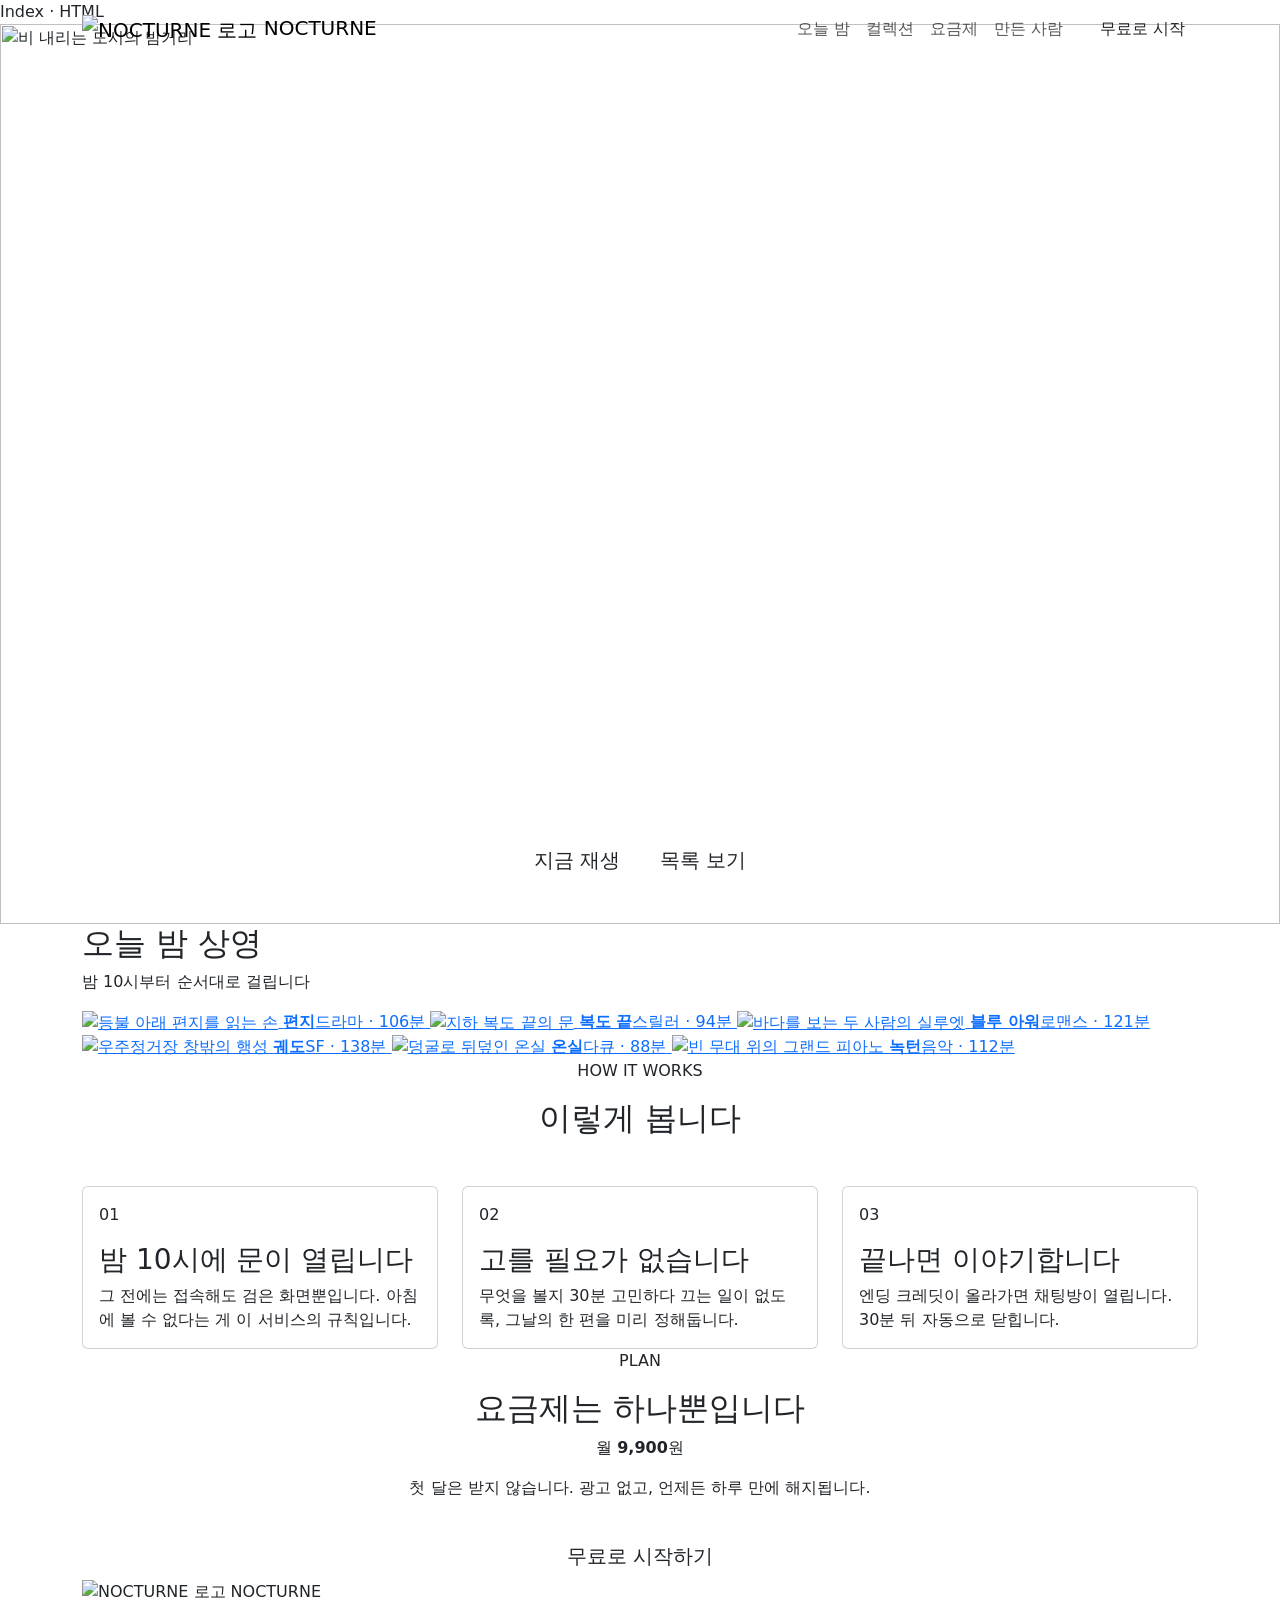
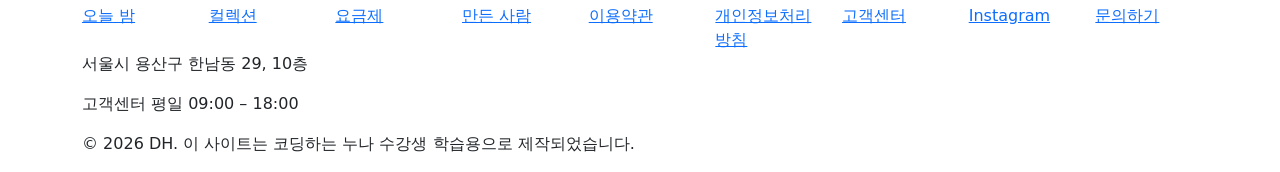
==== index.html @ 69affe47 "final)html_css" ====
Index · HTML
<!DOCTYPE html>
<html lang="ko">
<head>
  <meta charset="UTF-8">
  <meta name="viewport" content="width=device-width, initial-scale=1.0">
  <title>NOCTURNE — 밤에 보는 영화</title>
 
  <link rel="preconnect" href="https://fonts.googleapis.com">
  <link rel="preconnect" href="https://fonts.gstatic.com" crossorigin>
  <link href="https://fonts.googleapis.com/css2?family=Jost:wght@300;400;500;600&family=Noto+Sans+KR:wght@300;400;500;700&display=swap" rel="stylesheet">
 
  <!-- 부트스트랩 CSS 먼저, 내 CSS 나중 -->
  <link href="https://cdn.jsdelivr.net/npm/bootstrap@5.3.3/dist/css/bootstrap.min.css" rel="stylesheet">
  <link rel="stylesheet" href="css/style.css">
</head>
<body>
 
<!-- ================= 1. 내비게이션 바 ================= -->
<nav class="navbar navbar-expand-lg fixed-top site-nav">
  <div class="container">
 
    <!-- 로고 (조건 ①) -->
    <a class="navbar-brand" href="index.html">
      <img src="images/logo.png" class="logo-mark" alt="NOCTURNE 로고">
      <span class="logo-text">NOCTURNE</span>
    </a>
 
    <button class="navbar-toggler" type="button" data-bs-toggle="collapse" data-bs-target="#mainMenu" aria-controls="mainMenu" aria-expanded="false" aria-label="메뉴 열기">
      <span class="navbar-toggler-icon"></span>
    </button>
 
    <!-- 메뉴 (조건 ②) -->
    <div class="collapse navbar-collapse" id="mainMenu">
      <ul class="navbar-nav ms-auto align-items-lg-center">
        <li class="nav-item"><a class="nav-link" href="#tonight">오늘 밤</a></li>
        <li class="nav-item"><a class="nav-link" href="#collection">컬렉션</a></li>
        <li class="nav-item"><a class="nav-link" href="#plan">요금제</a></li>
        <li class="nav-item"><a class="nav-link" href="about.html">만든 사람</a></li>
        <li class="nav-item ms-lg-3">
          <a class="btn btn-brand" href="#plan">무료로 시작</a>
        </li>
      </ul>
    </div>
 
  </div>
</nav>
 
 
<!-- ================= 2. 캐러셀 (조건 ⑤) ================= -->
<header id="hero">
  <div id="heroCarousel" class="carousel slide carousel-fade" data-bs-ride="carousel">
 
    <div class="carousel-indicators">
      <button type="button" data-bs-target="#heroCarousel" data-bs-slide-to="0" class="active" aria-current="true" aria-label="슬라이드 1"></button>
      <button type="button" data-bs-target="#heroCarousel" data-bs-slide-to="1" aria-label="슬라이드 2"></button>
      <button type="button" data-bs-target="#heroCarousel" data-bs-slide-to="2" aria-label="슬라이드 3"></button>
    </div>
 
    <div class="carousel-inner">
 
      <!-- 슬라이드 1 — 사람이 왼쪽에 있으므로 글자는 오른쪽 -->
      <div class="carousel-item active">
        <img src="images/hero-1.jpg" class="d-block w-100 hero-img" alt="비 내리는 도시의 밤거리">
        <div class="hero-shade shade-left"></div>
        <div class="carousel-caption hero-caption cap-right">
          <p class="eyebrow">이번 주 특선</p>
          <h1 class="hero-title">아무도 없는 거리에서<br>영화가 시작됩니다</h1>
          <p class="hero-sub">극장에서 사라진 영화 1,200편. 밤 10시부터 새벽 4시까지만 문을 엽니다.</p>
          <div class="hero-btns">
            <a href="#tonight" class="btn btn-brand btn-lg">지금 재생</a>
            <a href="#collection" class="btn btn-ghost btn-lg">목록 보기</a>
          </div>
        </div>
      </div>
 
      <!-- 슬라이드 2 — 좌우 대칭 구도이므로 글자는 가운데 -->
      <div class="carousel-item">
        <img src="images/hero-2.jpg" class="d-block w-100 hero-img" alt="빈 극장의 객석과 영사기 빛">
        <div class="hero-shade shade-bottom"></div>
        <div class="carousel-caption hero-caption cap-center">
          <p class="eyebrow">단관 상영</p>
          <h1 class="hero-title">한 번에 한 편만</h1>
          <p class="hero-sub">추천 알고리즘을 쓰지 않습니다. 매일 밤 프로그래머가 한 편을 골라 겁니다.</p>
          <div class="hero-btns">
            <a href="#tonight" class="btn btn-brand btn-lg">오늘 밤 상영작</a>
          </div>
        </div>
      </div>
 
      <!-- 슬라이드 3 — 하늘이 비어 있으므로 글자는 왼쪽 위 -->
      <div class="carousel-item">
        <img src="images/hero-3.jpg" class="d-block w-100 hero-img" alt="도시의 야경">
        <div class="hero-shade shade-top"></div>
        <div class="carousel-caption hero-caption cap-top">
          <p class="eyebrow">40개 도시</p>
          <h1 class="hero-title">같은 시각,<br>같은 영화</h1>
          <p class="hero-sub">전 세계 구독자가 동시에 같은 화면을 봅니다. 끝나면 채팅방이 열립니다.</p>
          <div class="hero-btns">
            <a href="#plan" class="btn btn-brand btn-lg">첫 달 무료</a>
          </div>
        </div>
      </div>
 
    </div>
 
    <button class="carousel-control-prev" type="button" data-bs-target="#heroCarousel" data-bs-slide="prev">
      <span class="carousel-control-prev-icon" aria-hidden="true"></span>
      <span class="visually-hidden">이전</span>
    </button>
    <button class="carousel-control-next" type="button" data-bs-target="#heroCarousel" data-bs-slide="next">
      <span class="carousel-control-next-icon" aria-hidden="true"></span>
      <span class="visually-hidden">다음</span>
    </button>
 
  </div>
</header>
 
 
<!-- ================= 3. 가로 스크롤 포스터 줄 ================= -->
<section id="tonight" class="section">
  <div class="container">
    <h2 class="row-title">오늘 밤 상영</h2>
    <p class="row-sub">밤 10시부터 순서대로 걸립니다</p>
  </div>
 
  <!-- 좌우로 밀어서 보는 줄. overflow-x: auto 하나로 만듭니다 -->
  <div class="container">
  <div class="poster-rail">
    <a class="poster" href="#">
      <img src="images/poster-1.jpg" alt="등불 아래 편지를 읽는 손">
      <span class="poster-meta"><b>편지</b>드라마 · 106분</span>
    </a>
    <a class="poster" href="#">
      <img src="images/poster-2.jpg" alt="지하 복도 끝의 문">
      <span class="poster-meta"><b>복도 끝</b>스릴러 · 94분</span>
    </a>
    <a class="poster" href="#">
      <img src="images/poster-3.jpg" alt="바다를 보는 두 사람의 실루엣">
      <span class="poster-meta"><b>블루 아워</b>로맨스 · 121분</span>
    </a>
    <a class="poster" href="#">
      <img src="images/poster-4.jpg" alt="우주정거장 창밖의 행성">
      <span class="poster-meta"><b>궤도</b>SF · 138분</span>
    </a>
    <a class="poster" href="#">
      <img src="images/poster-5.jpg" alt="덩굴로 뒤덮인 온실">
      <span class="poster-meta"><b>온실</b>다큐 · 88분</span>
    </a>
    <a class="poster" href="#">
      <img src="images/poster-6.jpg" alt="빈 무대 위의 그랜드 피아노">
      <span class="poster-meta"><b>녹턴</b>음악 · 112분</span>
    </a>
  </div>
  </div>
</section>
 
 
<!-- ================= 4. 카드 3개 (col-md-4 / col-sm-12) ================= -->
<section id="collection" class="section section-tint">
  <div class="container">
 
    <p class="eyebrow text-center">HOW IT WORKS</p>
    <h2 class="section-title text-center">이렇게 봅니다</h2>
 
    <div class="row g-4 mt-4">
 
      <div class="col-md-4 col-sm-12">
        <div class="card h-100 brand-card">
          <div class="card-body">
            <p class="card-step">01</p>
            <h3 class="card-title">밤 10시에 문이 열립니다</h3>
            <p class="card-text">그 전에는 접속해도 검은 화면뿐입니다. 아침에 볼 수 없다는 게 이 서비스의 규칙입니다.</p>
          </div>
        </div>
      </div>
 
      <div class="col-md-4 col-sm-12">
        <div class="card h-100 brand-card">
          <div class="card-body">
            <p class="card-step">02</p>
            <h3 class="card-title">고를 필요가 없습니다</h3>
            <p class="card-text">무엇을 볼지 30분 고민하다 끄는 일이 없도록, 그날의 한 편을 미리 정해둡니다.</p>
          </div>
        </div>
      </div>
 
      <div class="col-md-4 col-sm-12">
        <div class="card h-100 brand-card">
          <div class="card-body">
            <p class="card-step">03</p>
            <h3 class="card-title">끝나면 이야기합니다</h3>
            <p class="card-text">엔딩 크레딧이 올라가면 채팅방이 열립니다. 30분 뒤 자동으로 닫힙니다.</p>
          </div>
        </div>
      </div>
 
    </div>
  </div>
</section>
 
 
<!-- ================= 5. 요금제 ================= -->
<section id="plan" class="section plan-band">
  <div class="container text-center">
    <p class="eyebrow">PLAN</p>
    <h2 class="section-title">요금제는 하나뿐입니다</h2>
    <p class="plan-price">월 <b>9,900</b>원</p>
    <p class="section-lead">첫 달은 받지 않습니다. 광고 없고, 언제든 하루 만에 해지됩니다.</p>
    <a href="#" class="btn btn-brand btn-lg mt-3">무료로 시작하기</a>
  </div>
</section>
 
 
<!-- ================= 6. 푸터 (조건 ③) ================= -->
<footer class="site-footer">
  <div class="container">
 
    <div class="first-line">
      <img src="images/logo.png" class="logo-mark" alt="NOCTURNE 로고">
      <span class="logo-text">NOCTURNE</span>
    </div>
 
    <div class="second-line">
      <div class="row">
        <div class="col"><a href="#tonight">오늘 밤</a></div>
        <div class="col"><a href="#collection">컬렉션</a></div>
        <div class="col"><a href="#plan">요금제</a></div>
        <div class="col"><a href="about.html">만든 사람</a></div>
        <div class="col"><a href="#">이용약관</a></div>
        <div class="col"><a href="#">개인정보처리방침</a></div>
        <div class="col"><a href="#">고객센터</a></div>
        <div class="col"><a href="#">Instagram</a></div>
        <div class="col"><a href="#">문의하기</a></div>
      </div>
    </div>
 
    <div class="third-line">
      <p>서울시 용산구 한남동 29, 10층</p>
      <p>고객센터 평일 09:00 – 18:00</p>
    </div>
 
    <p class="copyright">© 2026 DH. 이 사이트는 코딩하는 누나 수강생 학습용으로 제작되었습니다.</p>
 
  </div>
</footer>
 
<!-- 부트스트랩 JS는 body 맨 끝 -->
<script src="https://cdn.jsdelivr.net/npm/bootstrap@5.3.3/dist/js/bootstrap.bundle.min.js"></script>
</body>
</html>
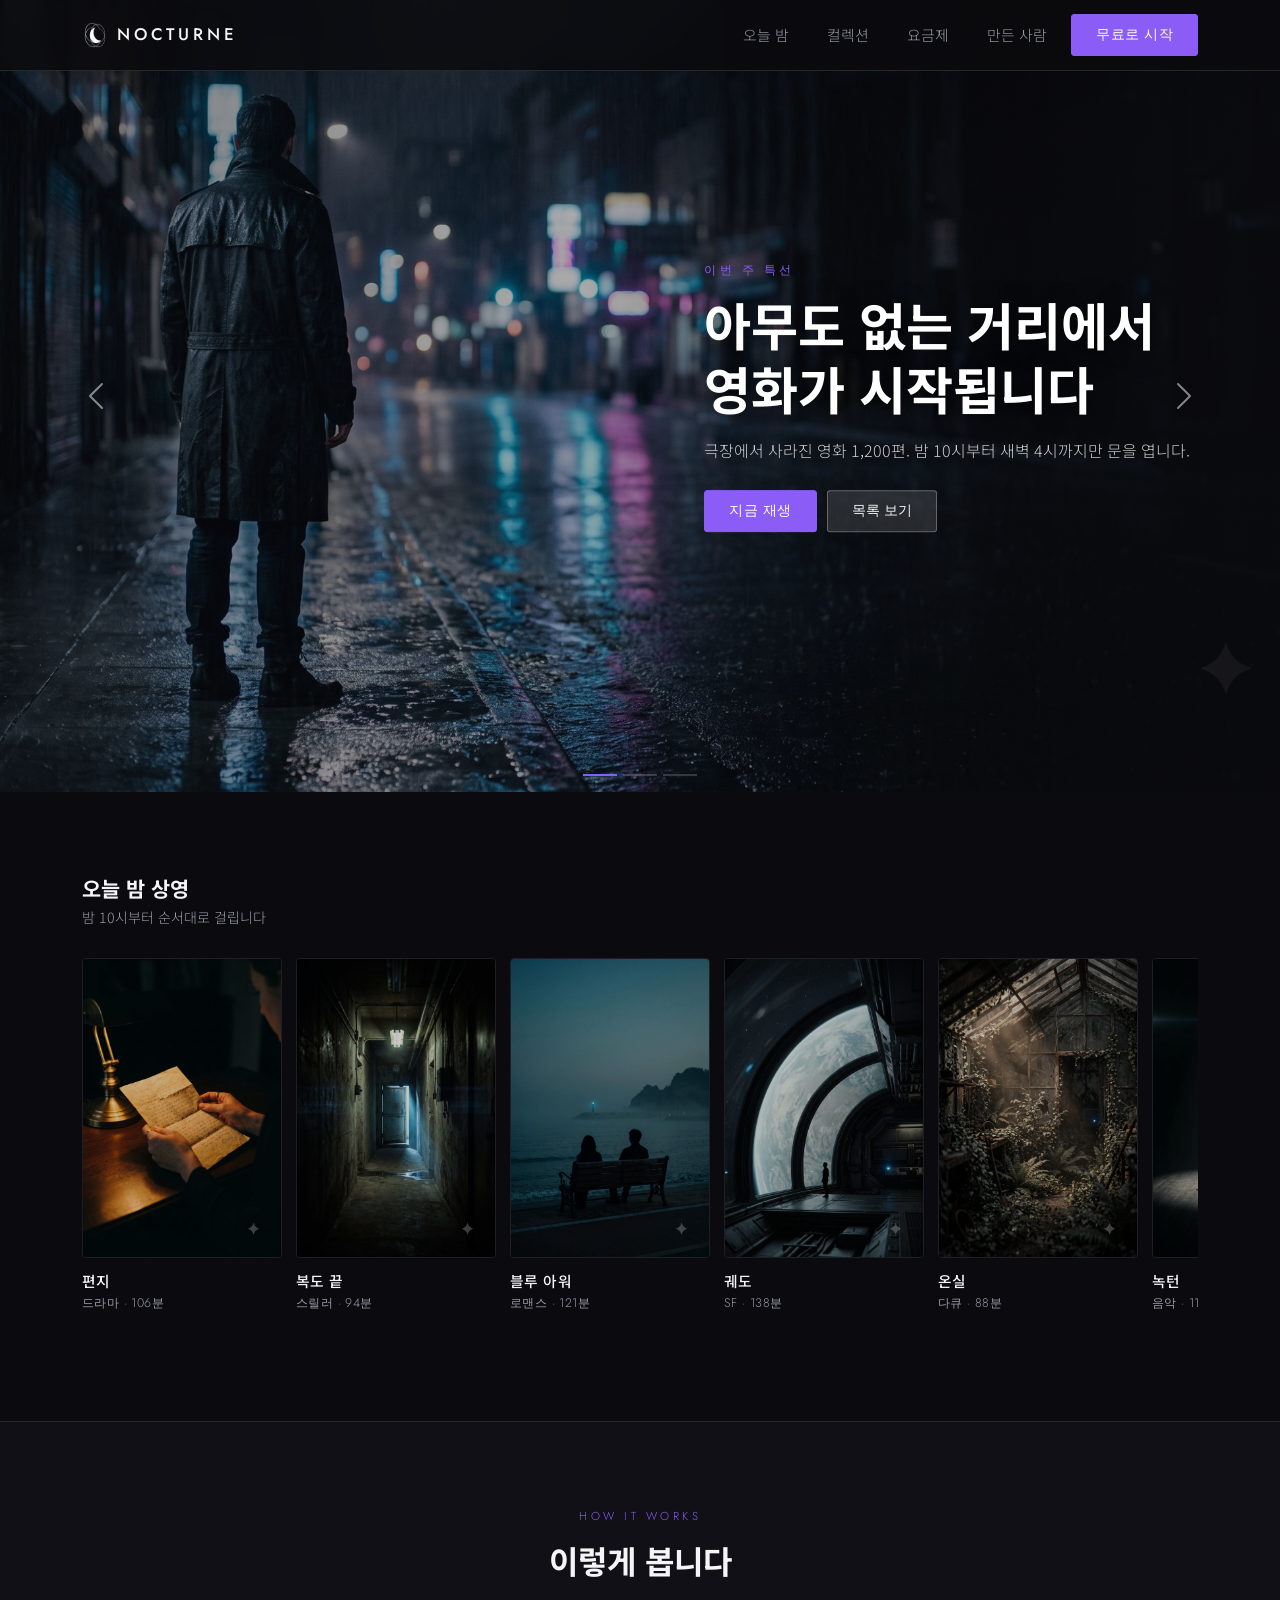
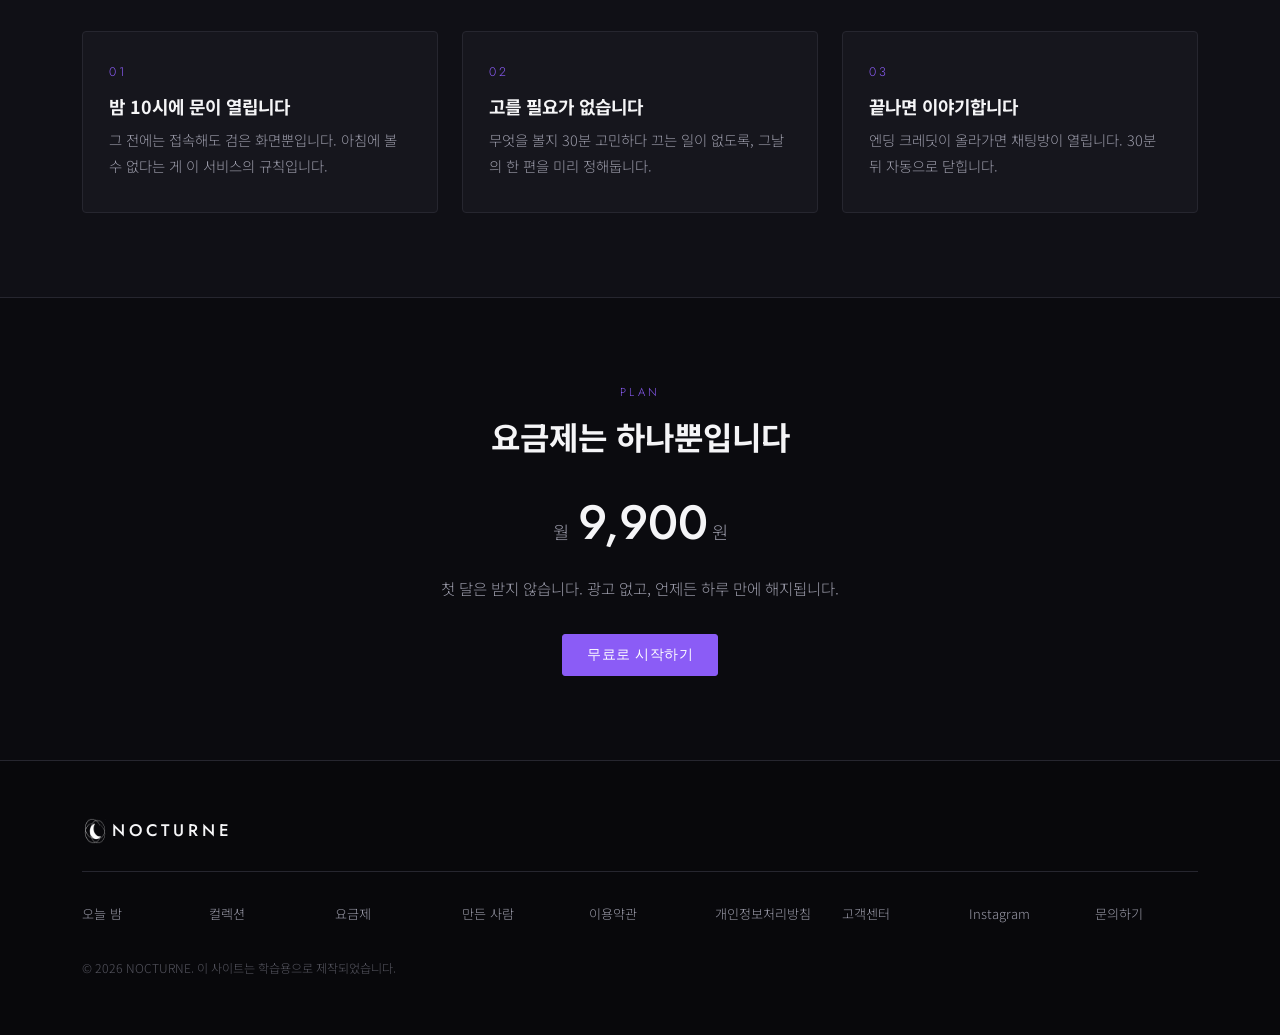
==== commit 16b48b7e: "final)html_css" ====
--- a/index.html
+++ b/index.html
@@ -1,35 +1,34 @@
-Index · HTML
 <!DOCTYPE html>
 <html lang="ko">
 <head>
   <meta charset="UTF-8">
   <meta name="viewport" content="width=device-width, initial-scale=1.0">
   <title>NOCTURNE — 밤에 보는 영화</title>
- 
+
   <link rel="preconnect" href="https://fonts.googleapis.com">
   <link rel="preconnect" href="https://fonts.gstatic.com" crossorigin>
   <link href="https://fonts.googleapis.com/css2?family=Jost:wght@300;400;500;600&family=Noto+Sans+KR:wght@300;400;500;700&display=swap" rel="stylesheet">
- 
+
   <!-- 부트스트랩 CSS 먼저, 내 CSS 나중 -->
   <link href="https://cdn.jsdelivr.net/npm/bootstrap@5.3.3/dist/css/bootstrap.min.css" rel="stylesheet">
   <link rel="stylesheet" href="css/style.css">
 </head>
 <body>
- 
+
 <!-- ================= 1. 내비게이션 바 ================= -->
 <nav class="navbar navbar-expand-lg fixed-top site-nav">
   <div class="container">
- 
+
     <!-- 로고 (조건 ①) -->
     <a class="navbar-brand" href="index.html">
       <img src="images/logo.png" class="logo-mark" alt="NOCTURNE 로고">
       <span class="logo-text">NOCTURNE</span>
     </a>
- 
+
     <button class="navbar-toggler" type="button" data-bs-toggle="collapse" data-bs-target="#mainMenu" aria-controls="mainMenu" aria-expanded="false" aria-label="메뉴 열기">
       <span class="navbar-toggler-icon"></span>
     </button>
- 
+
     <!-- 메뉴 (조건 ②) -->
     <div class="collapse navbar-collapse" id="mainMenu">
       <ul class="navbar-nav ms-auto align-items-lg-center">
@@ -42,23 +41,23 @@
         </li>
       </ul>
     </div>
- 
+
   </div>
 </nav>
- 
- 
+
+
 <!-- ================= 2. 캐러셀 (조건 ⑤) ================= -->
 <header id="hero">
   <div id="heroCarousel" class="carousel slide carousel-fade" data-bs-ride="carousel">
- 
+
     <div class="carousel-indicators">
       <button type="button" data-bs-target="#heroCarousel" data-bs-slide-to="0" class="active" aria-current="true" aria-label="슬라이드 1"></button>
       <button type="button" data-bs-target="#heroCarousel" data-bs-slide-to="1" aria-label="슬라이드 2"></button>
       <button type="button" data-bs-target="#heroCarousel" data-bs-slide-to="2" aria-label="슬라이드 3"></button>
     </div>
- 
+
     <div class="carousel-inner">
- 
+
       <!-- 슬라이드 1 — 사람이 왼쪽에 있으므로 글자는 오른쪽 -->
       <div class="carousel-item active">
         <img src="images/hero-1.jpg" class="d-block w-100 hero-img" alt="비 내리는 도시의 밤거리">
@@ -73,7 +72,7 @@
           </div>
         </div>
       </div>
- 
+
       <!-- 슬라이드 2 — 좌우 대칭 구도이므로 글자는 가운데 -->
       <div class="carousel-item">
         <img src="images/hero-2.jpg" class="d-block w-100 hero-img" alt="빈 극장의 객석과 영사기 빛">
@@ -87,7 +86,7 @@
           </div>
         </div>
       </div>
- 
+
       <!-- 슬라이드 3 — 하늘이 비어 있으므로 글자는 왼쪽 위 -->
       <div class="carousel-item">
         <img src="images/hero-3.jpg" class="d-block w-100 hero-img" alt="도시의 야경">
@@ -101,9 +100,9 @@
           </div>
         </div>
       </div>
- 
-    </div>
- 
+
+    </div>
+
     <button class="carousel-control-prev" type="button" data-bs-target="#heroCarousel" data-bs-slide="prev">
       <span class="carousel-control-prev-icon" aria-hidden="true"></span>
       <span class="visually-hidden">이전</span>
@@ -112,18 +111,18 @@
       <span class="carousel-control-next-icon" aria-hidden="true"></span>
       <span class="visually-hidden">다음</span>
     </button>
- 
+
   </div>
 </header>
- 
- 
+
+
 <!-- ================= 3. 가로 스크롤 포스터 줄 ================= -->
 <section id="tonight" class="section">
   <div class="container">
     <h2 class="row-title">오늘 밤 상영</h2>
     <p class="row-sub">밤 10시부터 순서대로 걸립니다</p>
   </div>
- 
+
   <!-- 좌우로 밀어서 보는 줄. overflow-x: auto 하나로 만듭니다 -->
   <div class="container">
   <div class="poster-rail">
@@ -154,17 +153,17 @@
   </div>
   </div>
 </section>
- 
- 
+
+
 <!-- ================= 4. 카드 3개 (col-md-4 / col-sm-12) ================= -->
 <section id="collection" class="section section-tint">
   <div class="container">
- 
+
     <p class="eyebrow text-center">HOW IT WORKS</p>
     <h2 class="section-title text-center">이렇게 봅니다</h2>
- 
+
     <div class="row g-4 mt-4">
- 
+
       <div class="col-md-4 col-sm-12">
         <div class="card h-100 brand-card">
           <div class="card-body">
@@ -174,7 +173,7 @@
           </div>
         </div>
       </div>
- 
+
       <div class="col-md-4 col-sm-12">
         <div class="card h-100 brand-card">
           <div class="card-body">
@@ -184,7 +183,7 @@
           </div>
         </div>
       </div>
- 
+
       <div class="col-md-4 col-sm-12">
         <div class="card h-100 brand-card">
           <div class="card-body">
@@ -194,12 +193,12 @@
           </div>
         </div>
       </div>
- 
+
     </div>
   </div>
 </section>
- 
- 
+
+
 <!-- ================= 5. 요금제 ================= -->
 <section id="plan" class="section plan-band">
   <div class="container text-center">
@@ -210,17 +209,17 @@
     <a href="#" class="btn btn-brand btn-lg mt-3">무료로 시작하기</a>
   </div>
 </section>
- 
- 
+
+
 <!-- ================= 6. 푸터 (조건 ③) ================= -->
 <footer class="site-footer">
   <div class="container">
- 
+
     <div class="first-line">
       <img src="images/logo.png" class="logo-mark" alt="NOCTURNE 로고">
       <span class="logo-text">NOCTURNE</span>
     </div>
- 
+
     <div class="second-line">
       <div class="row">
         <div class="col"><a href="#tonight">오늘 밤</a></div>
@@ -234,18 +233,18 @@
         <div class="col"><a href="#">문의하기</a></div>
       </div>
     </div>
- 
+
     <div class="third-line">
-      <p>서울시 용산구 한남동 29, 10층</p>
-      <p>고객센터 평일 09:00 – 18:00</p>
-    </div>
- 
-    <p class="copyright">© 2026 DH. 이 사이트는 코딩하는 누나 수강생 학습용으로 제작되었습니다.</p>
- 
+      <p>서울시 마포구 와우산로 29, 3층</p>
+      <p>고객센터 평일 13:00 – 22:00</p>
+    </div>
+
+    <p class="copyright">© 2026 NOCTURNE. 이 사이트는 학습용으로 제작되었습니다.</p>
+
   </div>
 </footer>
- 
+
 <!-- 부트스트랩 JS는 body 맨 끝 -->
 <script src="https://cdn.jsdelivr.net/npm/bootstrap@5.3.3/dist/js/bootstrap.bundle.min.js"></script>
 </body>
-</html>+</html>
--- a/css/style.css
+++ b/css/style.css
@@ -0,0 +1,580 @@
+/* ============================================================
+   NOCTURNE — 커스텀 스타일 (다크 테마)
+   ============================================================ */
+
+/* ---------- 색상 변수 (조건 ④: 일정한 메인컬러) ----------
+   색을 바꾸려면 아래 여섯 줄만 고치면 전체가 따라옵니다     */
+:root {
+  --bg:      #0B0B0F;   /* 배경 — 거의 검정 */
+  --surface: #16161D;   /* 카드 배경 */
+  --line:    #26262F;   /* 구분선 */
+  --accent:  #8B5CF6;   /* 메인컬러 — 바이올렛 */
+  --ink:     #F5F5F7;   /* 본문 글자 */
+  --muted:   #9A9AA8;   /* 흐린 글자 */
+}
+
+/* 상단 navbar 가 fixed 라서, 메뉴를 눌러 이동하면 섹션 제목이 바 뒤로 숨습니다.
+   그만큼 미리 멈추도록 여유를 줍니다 */
+html {
+  scroll-behavior: smooth;
+  scroll-padding-top: 84px;
+}
+
+body {
+  font-family: 'Noto Sans KR', sans-serif;
+  background-color: var(--bg);
+  color: var(--ink);
+  font-weight: 300;
+  line-height: 1.75;
+}
+
+.logo-text,
+.eyebrow,
+.card-step,
+.btn,
+.poster-meta {
+  font-family: 'Jost', sans-serif;
+}
+
+
+/* ============================================================
+   로고
+   ============================================================ */
+.navbar-brand {
+  display: flex;
+  align-items: center;
+  gap: 9px;
+}
+
+/* 로고 마크 (투명 PNG). 흰색 원본이라 색을 바꾸려면 filter 를 씁니다 */
+.logo-mark {
+  width: 26px;
+  height: 26px;
+  object-fit: contain;
+  display: inline-block;
+}
+
+.logo-text {
+  font-size: 1.05rem;
+  font-weight: 500;
+  letter-spacing: 4px;
+  color: var(--ink);
+}
+
+
+/* ============================================================
+   내비게이션 바
+   ============================================================ */
+.site-nav {
+  background-color: rgba(11, 11, 15, 0.86);
+  backdrop-filter: blur(10px);
+  border-bottom: 1px solid var(--line);
+  padding-top: 14px;
+  padding-bottom: 14px;
+}
+
+.site-nav .nav-link {
+  color: var(--muted);
+  font-size: 0.93rem;
+  margin-left: 22px;
+}
+
+.site-nav .nav-link:hover {
+  color: var(--ink);
+}
+
+/* 햄버거 아이콘을 밝은 색으로 (기본은 어두워서 안 보임) */
+.navbar-toggler {
+  border-color: var(--line);
+}
+.navbar-toggler-icon {
+  filter: invert(1) opacity(0.7);
+}
+
+
+/* ============================================================
+   버튼
+   ============================================================ */
+.btn-brand {
+  background-color: var(--accent);
+  color: #fff;
+  border: 1px solid var(--accent);
+  border-radius: 3px;
+  padding: 9px 24px;
+  font-size: 0.9rem;
+  letter-spacing: 0.5px;
+}
+.btn-brand:hover {
+  background-color: #7C3AED;
+  border-color: #7C3AED;
+  color: #fff;
+}
+
+/* 투명한 보조 버튼 */
+.btn-ghost {
+  background-color: rgba(255, 255, 255, 0.12);
+  color: var(--ink);
+  border: 1px solid rgba(255, 255, 255, 0.28);
+  border-radius: 3px;
+  padding: 9px 24px;
+  font-size: 0.9rem;
+}
+.btn-ghost:hover {
+  background-color: rgba(255, 255, 255, 0.22);
+  color: var(--ink);
+}
+
+
+/* ============================================================
+   캐러셀
+   ============================================================ */
+.hero-img {
+  height: 88vh;
+  min-height: 520px;
+  object-fit: cover;   /* 비율 유지하고 넘치는 부분만 잘라냄 */
+}
+
+/* 사진 위에 덮는 어두운 막.
+   사진마다 빈 공간 위치가 달라서 세 종류를 만들어 뒀습니다 */
+.hero-shade {
+  position: absolute;
+  inset: 0;
+}
+
+/* 슬라이드 1 — 왼쪽에 사람, 오른쪽을 어둡게 */
+.shade-left {
+  background: linear-gradient(to left, rgba(11,11,15,0.88) 0%, rgba(11,11,15,0.35) 55%, rgba(11,11,15,0.55) 100%);
+}
+/* 슬라이드 2 — 아래쪽만 어둡게 */
+.shade-bottom {
+  background: linear-gradient(to top, rgba(11,11,15,0.95) 0%, rgba(11,11,15,0.15) 55%);
+}
+/* 슬라이드 3 — 위쪽만 어둡게 */
+.shade-top {
+  background: linear-gradient(to bottom, rgba(11,11,15,0.9) 0%, rgba(11,11,15,0.1) 60%);
+}
+
+.hero-caption {
+  bottom: auto;
+  right: auto;
+  left: auto;
+  padding: 0;
+}
+
+/* 글자 위치 3종 */
+.cap-right {
+  top: 50%;
+  right: 7%;
+  transform: translateY(-50%);
+  max-width: 520px;
+  text-align: left;
+}
+.cap-center {
+  left: 50%;
+  bottom: 13%;
+  transform: translateX(-50%);
+  max-width: 640px;
+  text-align: center;
+}
+.cap-top {
+  top: 17%;
+  left: 7%;
+  max-width: 560px;
+  text-align: left;
+}
+
+.hero-title {
+  font-size: 3.2rem;
+  font-weight: 700;
+  line-height: 1.25;
+  margin-bottom: 16px;
+  text-shadow: 0 2px 24px rgba(0, 0, 0, 0.6);
+}
+
+.hero-sub {
+  font-size: 1rem;
+  color: rgba(245, 245, 247, 0.82);
+  margin-bottom: 26px;
+}
+
+.hero-btns {
+  display: flex;
+  gap: 10px;
+}
+.cap-center .hero-btns { justify-content: center; }
+
+.eyebrow {
+  font-size: 0.72rem;
+  letter-spacing: 3.5px;
+  color: var(--accent);
+  margin-bottom: 12px;
+}
+
+/* 인디케이터를 가는 막대 모양으로 */
+.carousel-indicators [data-bs-target] {
+  width: 34px;
+  height: 2px;
+  border: none;
+  background-color: rgba(255, 255, 255, 0.35);
+}
+.carousel-indicators .active {
+  background-color: var(--accent);
+}
+
+
+/* ============================================================
+   섹션 공통
+   ============================================================ */
+.section {
+  padding-top: 84px;
+  padding-bottom: 84px;
+}
+
+.section-tint {
+  background-color: #101016;
+  border-top: 1px solid var(--line);
+  border-bottom: 1px solid var(--line);
+}
+
+.section-title {
+  font-size: 2rem;
+  font-weight: 700;
+  line-height: 1.4;
+  margin-bottom: 14px;
+}
+
+.section-lead {
+  color: var(--muted);
+  font-size: 0.97rem;
+}
+
+
+/* ============================================================
+   가로 스크롤 포스터 줄
+   ============================================================ */
+.row-title {
+  font-size: 1.3rem;
+  font-weight: 700;
+  margin-bottom: 4px;
+}
+
+.row-sub {
+  color: var(--muted);
+  font-size: 0.88rem;
+  margin-bottom: 22px;
+}
+
+/* flex + overflow-x 두 줄이면 가로 스크롤 줄이 됩니다 */
+.poster-rail {
+  display: flex;
+  gap: 14px;
+  overflow-x: auto;
+  overflow-y: hidden;        /* 마우스 올릴 때 커지는 카드 때문에 세로 스크롤바가 생기는 것 방지 */
+  padding: 6px 2px 22px;
+  scroll-snap-type: x mandatory;
+}
+
+/* 스크롤바를 얇게 */
+.poster-rail::-webkit-scrollbar { height: 5px; }
+.poster-rail::-webkit-scrollbar-thumb {
+  background-color: var(--line);
+  border-radius: 3px;
+}
+
+.poster {
+  flex: 0 0 auto;
+  width: 200px;
+  text-decoration: none;
+  scroll-snap-align: start;
+}
+
+.poster img {
+  width: 100%;
+  aspect-ratio: 2 / 3;      /* 세로 포스터 비율 고정 */
+  object-fit: cover;
+  border-radius: 4px;
+  border: 1px solid var(--line);
+  /* 평소엔 살짝 어둡게 두고 마우스를 올리면 밝아지게 — 넷플릭스식 강조 */
+  filter: brightness(0.78);
+  transition: transform 0.25s ease, border-color 0.25s ease, filter 0.25s ease;
+}
+
+.poster:hover img {
+  transform: scale(1.05);
+  border-color: var(--accent);
+  filter: brightness(1.05);
+}
+
+.poster-meta {
+  display: block;
+  margin-top: 10px;
+  font-size: 0.78rem;
+  color: var(--muted);
+  letter-spacing: 0.4px;
+}
+
+.poster-meta b {
+  display: block;
+  font-family: 'Noto Sans KR', sans-serif;
+  font-size: 0.92rem;
+  color: var(--ink);
+  font-weight: 500;
+}
+
+
+/* ============================================================
+   카드
+   ============================================================ */
+.brand-card {
+  background-color: var(--surface);
+  border: 1px solid var(--line);
+  border-radius: 4px;
+}
+
+.brand-card .card-body {
+  padding: 30px 26px 34px;
+}
+
+.card-step {
+  font-size: 0.78rem;
+  letter-spacing: 2.5px;
+  color: var(--accent);
+  margin-bottom: 12px;
+}
+
+.brand-card .card-title {
+  font-size: 1.12rem;
+  font-weight: 700;
+  color: var(--ink);
+  margin-bottom: 10px;
+}
+
+.brand-card .card-text {
+  font-size: 0.9rem;
+  color: var(--muted);
+}
+
+
+/* ============================================================
+   요금제
+   ============================================================ */
+.plan-price {
+  font-size: 1.1rem;
+  color: var(--muted);
+  margin: 22px 0 10px;
+}
+.plan-price b {
+  font-family: 'Jost', sans-serif;
+  font-size: 3rem;
+  font-weight: 500;
+  color: var(--ink);
+  margin: 0 4px;
+}
+
+
+/* ============================================================
+   창업자 페이지 (about.html)
+   ============================================================ */
+
+/* 상단 navbar 가 fixed 라서 첫 섹션이 가려집니다. 그만큼 위를 띄웁니다 */
+.section-below-nav {
+  padding-top: 150px;
+}
+.founder-photo {
+  width: 100%;
+  max-width: 360px;
+  aspect-ratio: 1 / 1;
+  object-fit: cover;
+  border-radius: 50%;
+  border: 1px solid var(--line);
+  filter: grayscale(0.3);
+}
+
+.founder-role {
+  color: var(--muted);
+  font-size: 0.93rem;
+  margin-bottom: 26px;
+}
+
+.timeline {
+  list-style: none;
+  padding: 0;
+  margin-top: 32px;
+  border-left: 1px solid var(--line);
+}
+
+.timeline li {
+  padding: 0 0 22px 22px;
+  position: relative;
+  color: var(--muted);
+  font-size: 0.93rem;
+}
+
+.timeline li::before {
+  content: '';
+  position: absolute;
+  left: -4px;
+  top: 11px;
+  width: 7px;
+  height: 7px;
+  background-color: var(--accent);
+  border-radius: 50%;
+}
+
+.timeline .year {
+  display: block;
+  font-family: 'Jost', sans-serif;
+  font-size: 0.78rem;
+  letter-spacing: 2.5px;
+  color: var(--accent);
+  margin-bottom: 2px;
+}
+
+
+/* ============================================================
+   푸터
+   ============================================================ */
+.site-footer {
+  background-color: #08080B;
+  border-top: 1px solid var(--line);
+  padding-top: 54px;
+  padding-bottom: 40px;
+}
+
+.site-footer .first-line {
+  padding-bottom: 26px;
+  border-bottom: 1px solid var(--line);
+}
+
+.site-footer .second-line {
+  padding-top: 26px;
+}
+
+/* 링크 기본 스타일(파란색 + 밑줄) 제거 */
+.site-footer .second-line a {
+  color: var(--muted);
+  text-decoration: none;
+  font-size: 0.82rem;
+  white-space: nowrap;
+}
+.site-footer .second-line a:hover {
+  color: var(--accent);
+}
+
+/* 세 번째 줄은 평소엔 숨김 → 모바일에서만 나타남 */
+.site-footer .third-line {
+  display: none;
+}
+.site-footer .third-line p {
+  margin: 4px 0;
+  font-size: 0.82rem;
+  color: var(--muted);
+}
+
+.copyright {
+  margin-top: 32px;
+  font-size: 0.76rem;
+  color: #55555F;
+}
+
+
+/* ============================================================
+   미디어 쿼리 ①  태블릿 (992px 이하)
+   ============================================================ */
+@media screen and (max-width: 992px) {
+
+  .hero-img { height: 74vh; }
+  .hero-title { font-size: 2.2rem; }
+
+  .section { padding-top: 60px; padding-bottom: 60px; }
+  .section-title { font-size: 1.65rem; }
+
+  /* 메뉴가 세로로 펼쳐질 때 정리 */
+  .site-nav .nav-link {
+    margin-left: 0;
+    padding: 9px 0;
+  }
+  .site-nav .btn-brand {
+    display: inline-block;
+    margin-top: 10px;
+  }
+}
+
+
+/* ============================================================
+   미디어 쿼리 ②  모바일 (768px 이하)
+   ============================================================ */
+@media screen and (max-width: 768px) {
+
+  .hero-img { height: 68vh; min-height: 440px; }
+
+  /* 좁은 화면에서는 글자 위치를 셋 다 아래 가운데로 통일 */
+  .cap-right,
+  .cap-center,
+  .cap-top {
+    top: auto;
+    bottom: 12%;
+    left: 6%;
+    right: 6%;
+    transform: none;
+    max-width: none;
+    text-align: center;
+  }
+
+  /* 막도 전부 아래쪽 그라데이션으로 통일 */
+  .shade-left,
+  .shade-bottom,
+  .shade-top {
+    background: linear-gradient(to top, rgba(11,11,15,0.95) 0%, rgba(11,11,15,0.25) 60%);
+  }
+
+  .hero-title { font-size: 1.6rem; }
+  .hero-sub   { font-size: 0.88rem; margin-bottom: 20px; }
+  .hero-btns  { flex-direction: column; align-items: stretch; }
+
+  /* 좌우 화살표는 좁은 화면에서 방해되므로 숨김 */
+  .carousel-control-prev,
+  .carousel-control-next { display: none; }
+
+  .poster { width: 140px; }
+  .plan-price b { font-size: 2.2rem; }
+
+  /* --- 푸터 --- */
+  .site-footer .first-line { text-align: center; }
+
+  /* 링크 9개를 세로로 세움 */
+  .site-footer .second-line .row { flex-direction: column; }
+  .site-footer .second-line .col {
+    flex: 0 0 auto;
+    width: 100%;
+    text-align: center;
+    padding: 7px 0;
+  }
+
+  /* 숨겨뒀던 세 번째 줄을 꺼냄 */
+  .site-footer .third-line {
+    display: block;
+    text-align: center;
+    margin-top: 24px;
+    padding-top: 20px;
+    border-top: 1px solid var(--line);
+  }
+
+  .copyright { text-align: center; }
+}
+
+
+/* ============================================================
+   접근성
+   ============================================================ */
+@media (prefers-reduced-motion: reduce) {
+  .carousel-item,
+  .poster img { transition: none; }
+}
+
+/* 키보드 탭 이동 시 초점이 보이도록 */
+a:focus-visible,
+button:focus-visible {
+  outline: 2px solid var(--accent);
+  outline-offset: 3px;
+}
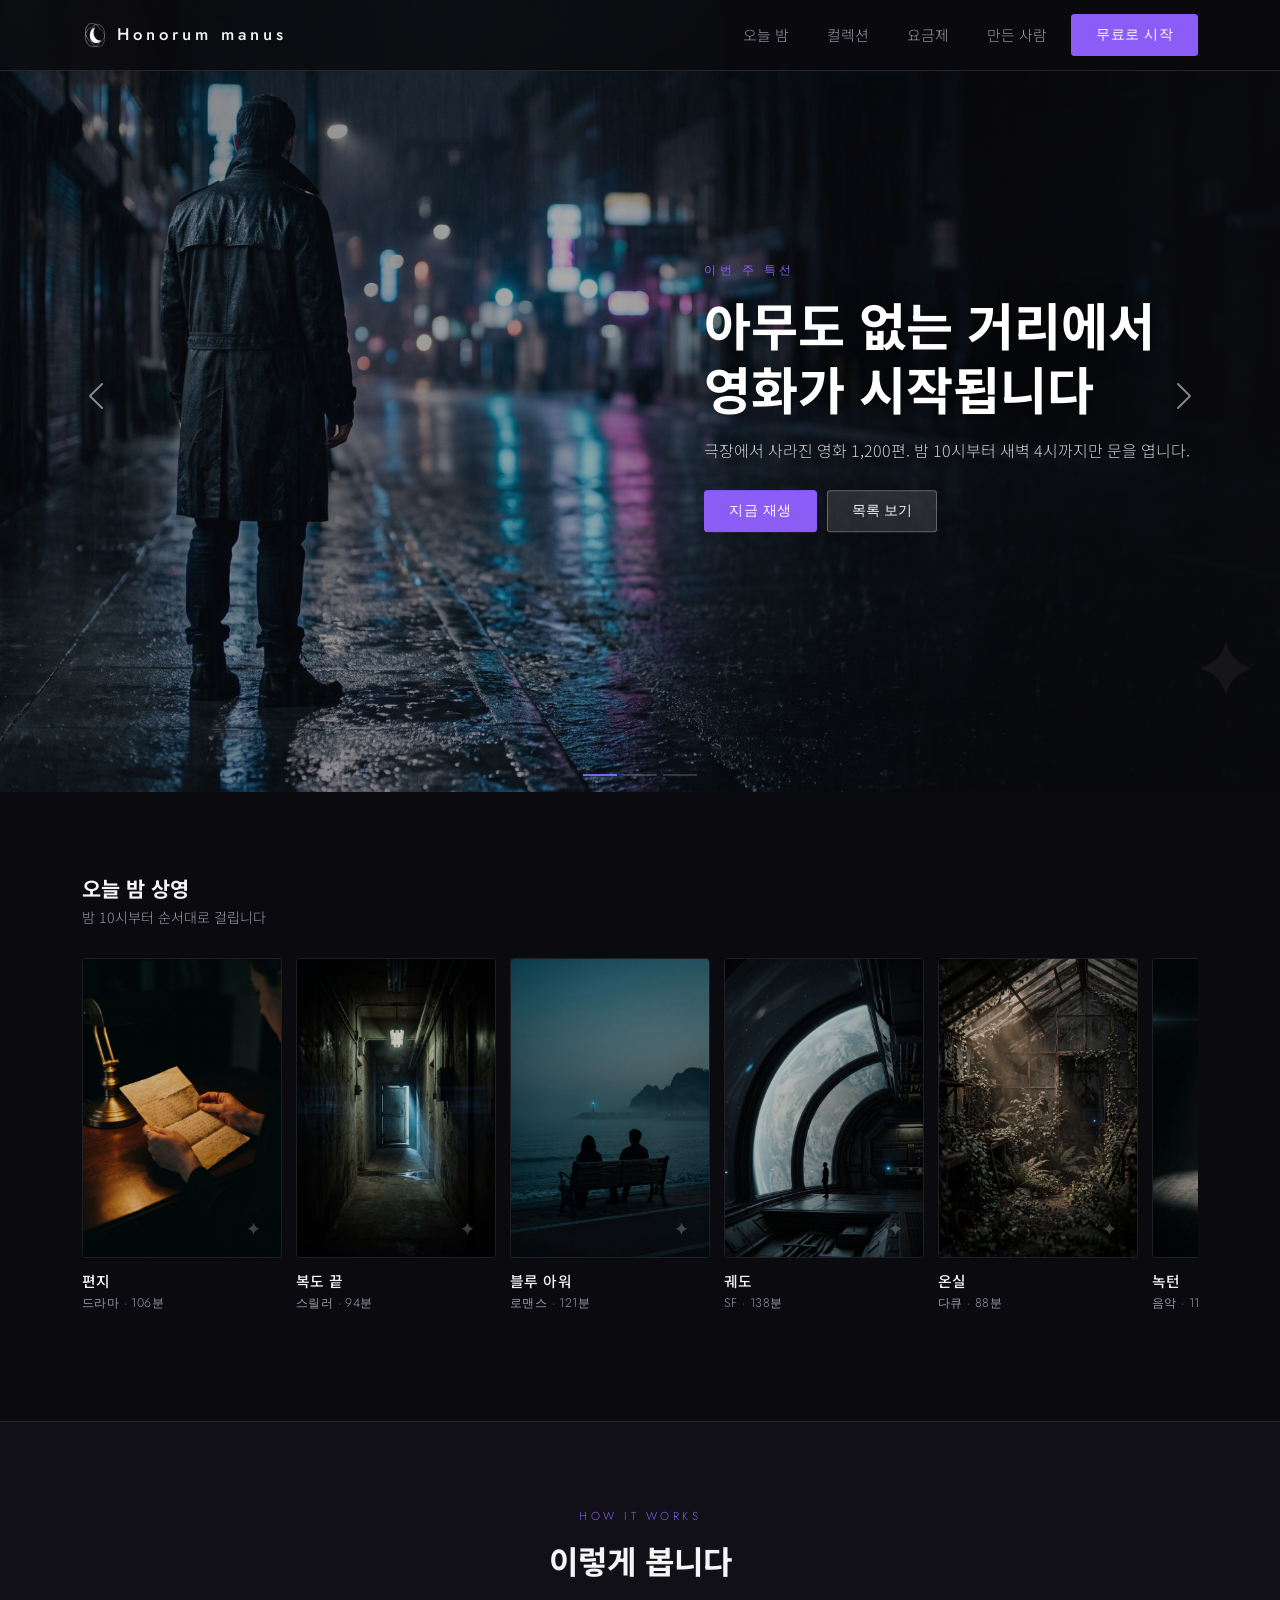
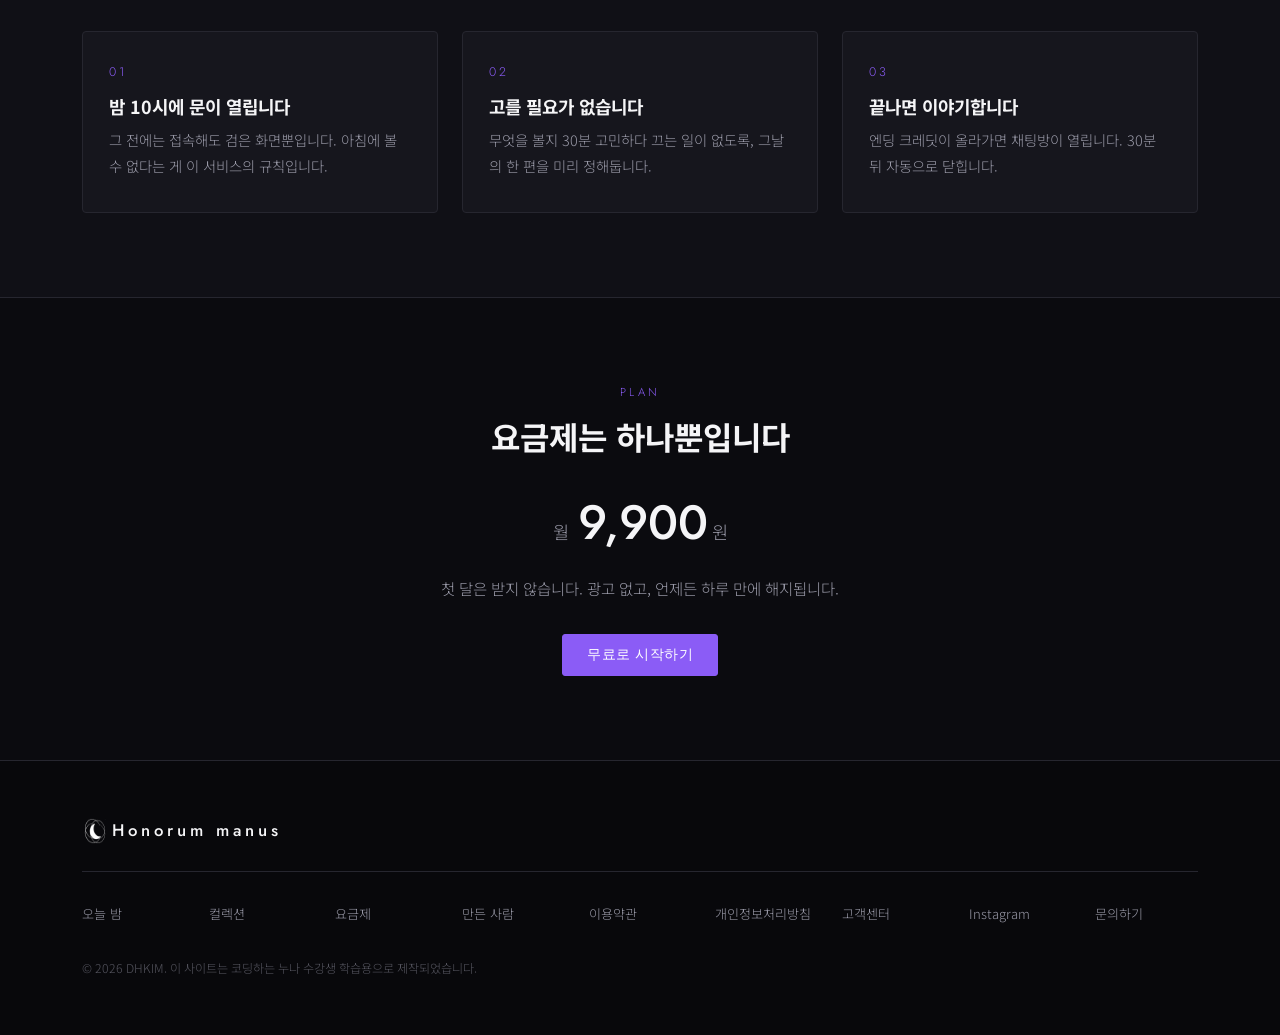
==== commit b220303b: "final)html_css" ====
--- a/index.html
+++ b/index.html
@@ -3,7 +3,7 @@
 <head>
   <meta charset="UTF-8">
   <meta name="viewport" content="width=device-width, initial-scale=1.0">
-  <title>NOCTURNE — 밤에 보는 영화</title>
+  <title>Honorum manus — 밤에 보는 영화</title>
 
   <link rel="preconnect" href="https://fonts.googleapis.com">
   <link rel="preconnect" href="https://fonts.gstatic.com" crossorigin>
@@ -21,8 +21,8 @@
 
     <!-- 로고 (조건 ①) -->
     <a class="navbar-brand" href="index.html">
-      <img src="images/logo.png" class="logo-mark" alt="NOCTURNE 로고">
-      <span class="logo-text">NOCTURNE</span>
+      <img src="images/logo.png" class="logo-mark" alt="Honorum manus 로고">
+      <span class="logo-text">Honorum manus</span>
     </a>
 
     <button class="navbar-toggler" type="button" data-bs-toggle="collapse" data-bs-target="#mainMenu" aria-controls="mainMenu" aria-expanded="false" aria-label="메뉴 열기">
@@ -216,8 +216,8 @@
   <div class="container">
 
     <div class="first-line">
-      <img src="images/logo.png" class="logo-mark" alt="NOCTURNE 로고">
-      <span class="logo-text">NOCTURNE</span>
+      <img src="images/logo.png" class="logo-mark" alt="Honorum manus 로고">
+      <span class="logo-text">Honorum manus</span>
     </div>
 
     <div class="second-line">
@@ -235,11 +235,11 @@
     </div>
 
     <div class="third-line">
-      <p>서울시 마포구 와우산로 29, 3층</p>
-      <p>고객센터 평일 13:00 – 22:00</p>
-    </div>
-
-    <p class="copyright">© 2026 NOCTURNE. 이 사이트는 학습용으로 제작되었습니다.</p>
+      <p>서울시 용산구 한남동 30, 10층</p>
+      <p>고객센터 평일 09:00 – 18:00</p>
+    </div>
+
+    <p class="copyright">© 2026 DHKIM. 이 사이트는 코딩하는 누나 수강생 학습용으로 제작되었습니다.</p>
 
   </div>
 </footer>
--- a/css/style.css
+++ b/css/style.css
@@ -1,5 +1,5 @@
 /* ============================================================
-   NOCTURNE — 커스텀 스타일 (다크 테마)
+   Honorum manus — 커스텀 스타일 (다크 테마)
    ============================================================ */
 
 /* ---------- 색상 변수 (조건 ④: 일정한 메인컬러) ----------
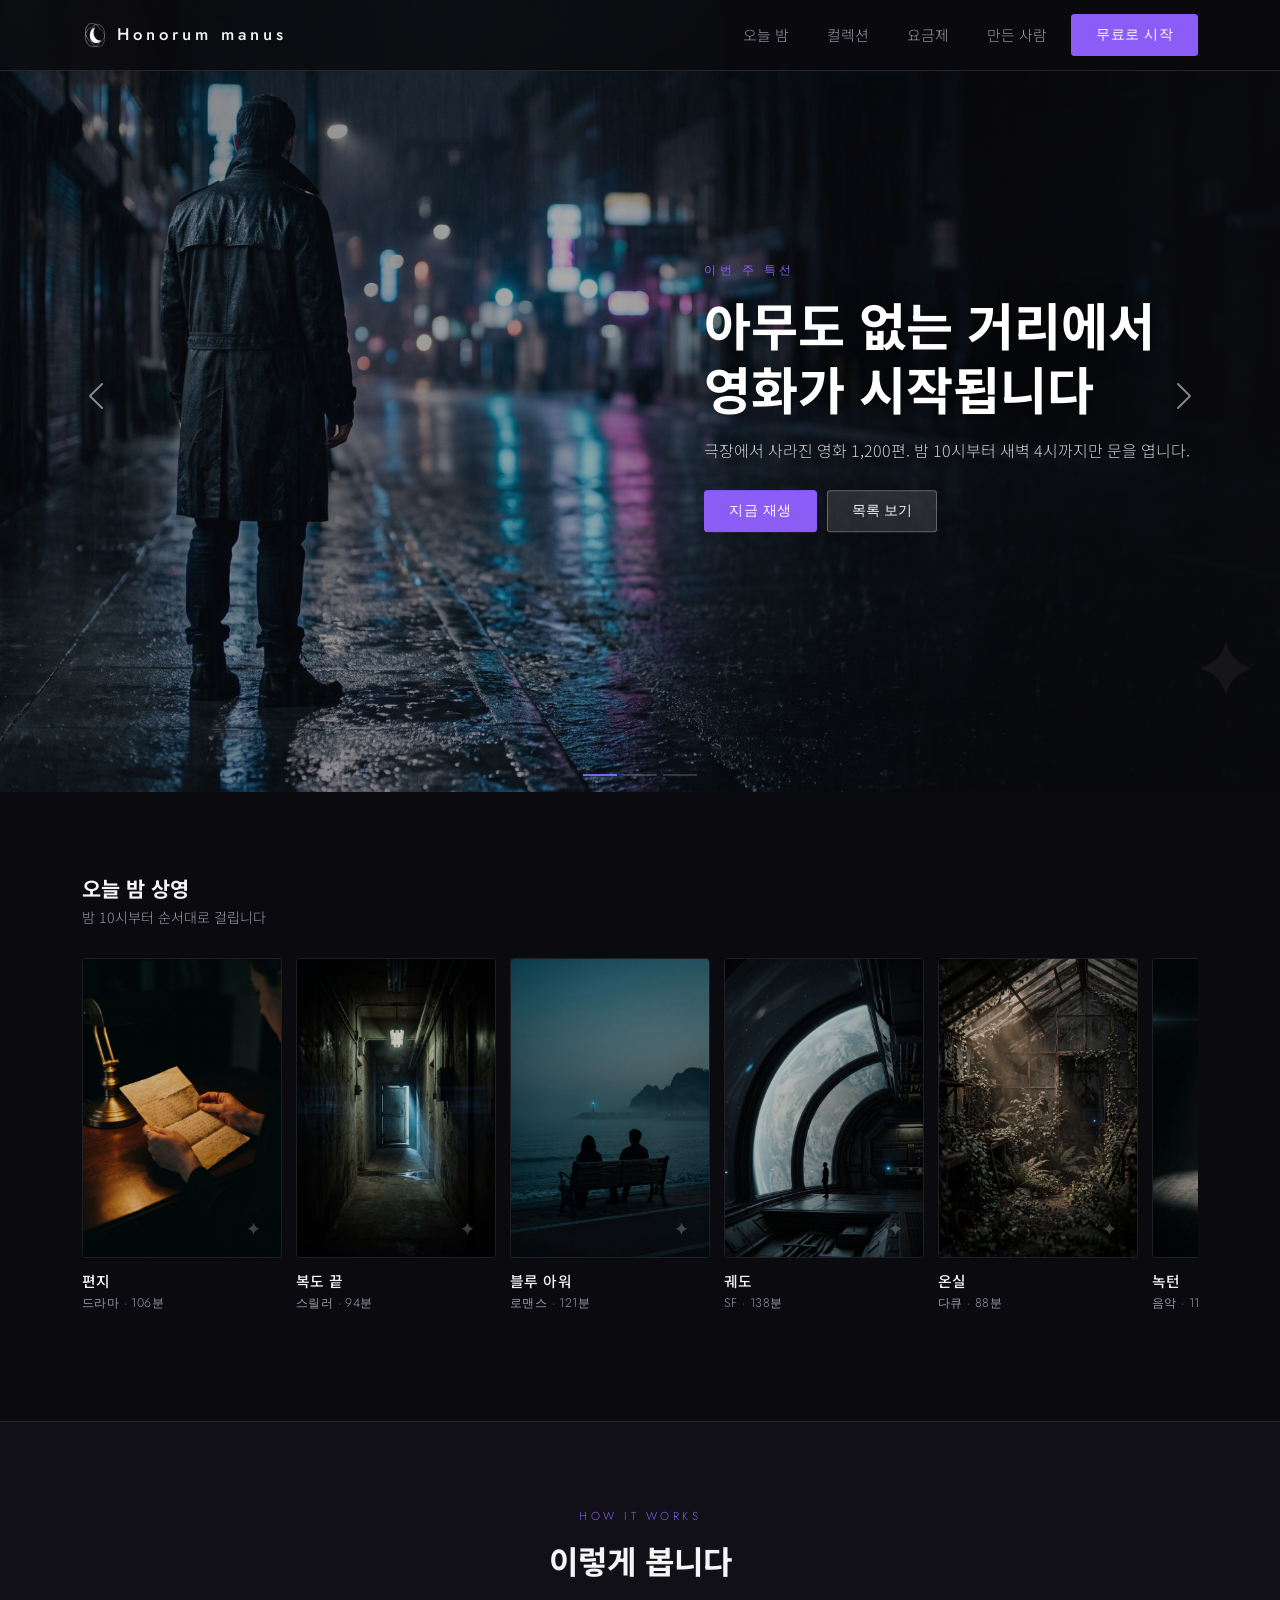
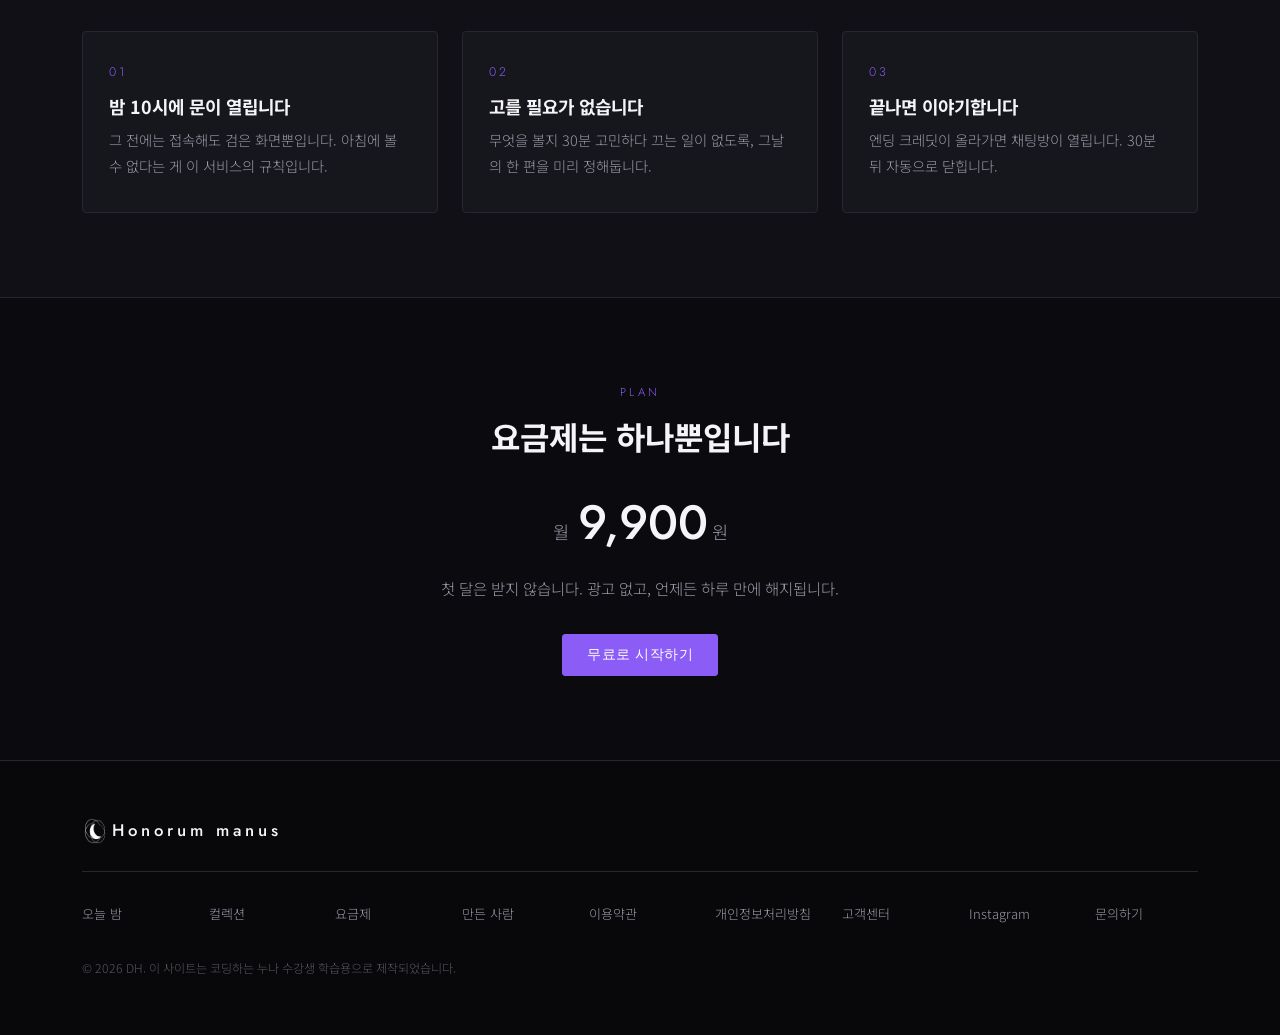
==== commit 67d3237a: "final)html_css" ====
--- a/index.html
+++ b/index.html
@@ -239,7 +239,7 @@
       <p>고객센터 평일 09:00 – 18:00</p>
     </div>
 
-    <p class="copyright">© 2026 DHKIM. 이 사이트는 코딩하는 누나 수강생 학습용으로 제작되었습니다.</p>
+    <p class="copyright">© 2026 DH. 이 사이트는 코딩하는 누나 수강생 학습용으로 제작되었습니다.</p>
 
   </div>
 </footer>
--- a/css/style.css
+++ b/css/style.css
@@ -1,6 +1,6 @@
-/* ============================================================
+/* ===========================================================
    Honorum manus — 커스텀 스타일 (다크 테마)
-   ============================================================ */
+   =========================================================== */
 
 /* ---------- 색상 변수 (조건 ④: 일정한 메인컬러) ----------
    색을 바꾸려면 아래 여섯 줄만 고치면 전체가 따라옵니다     */
@@ -37,9 +37,9 @@
 }
 
 
-/* ============================================================
+/* ===========================================================
    로고
-   ============================================================ */
+   =========================================================== */
 .navbar-brand {
   display: flex;
   align-items: center;
